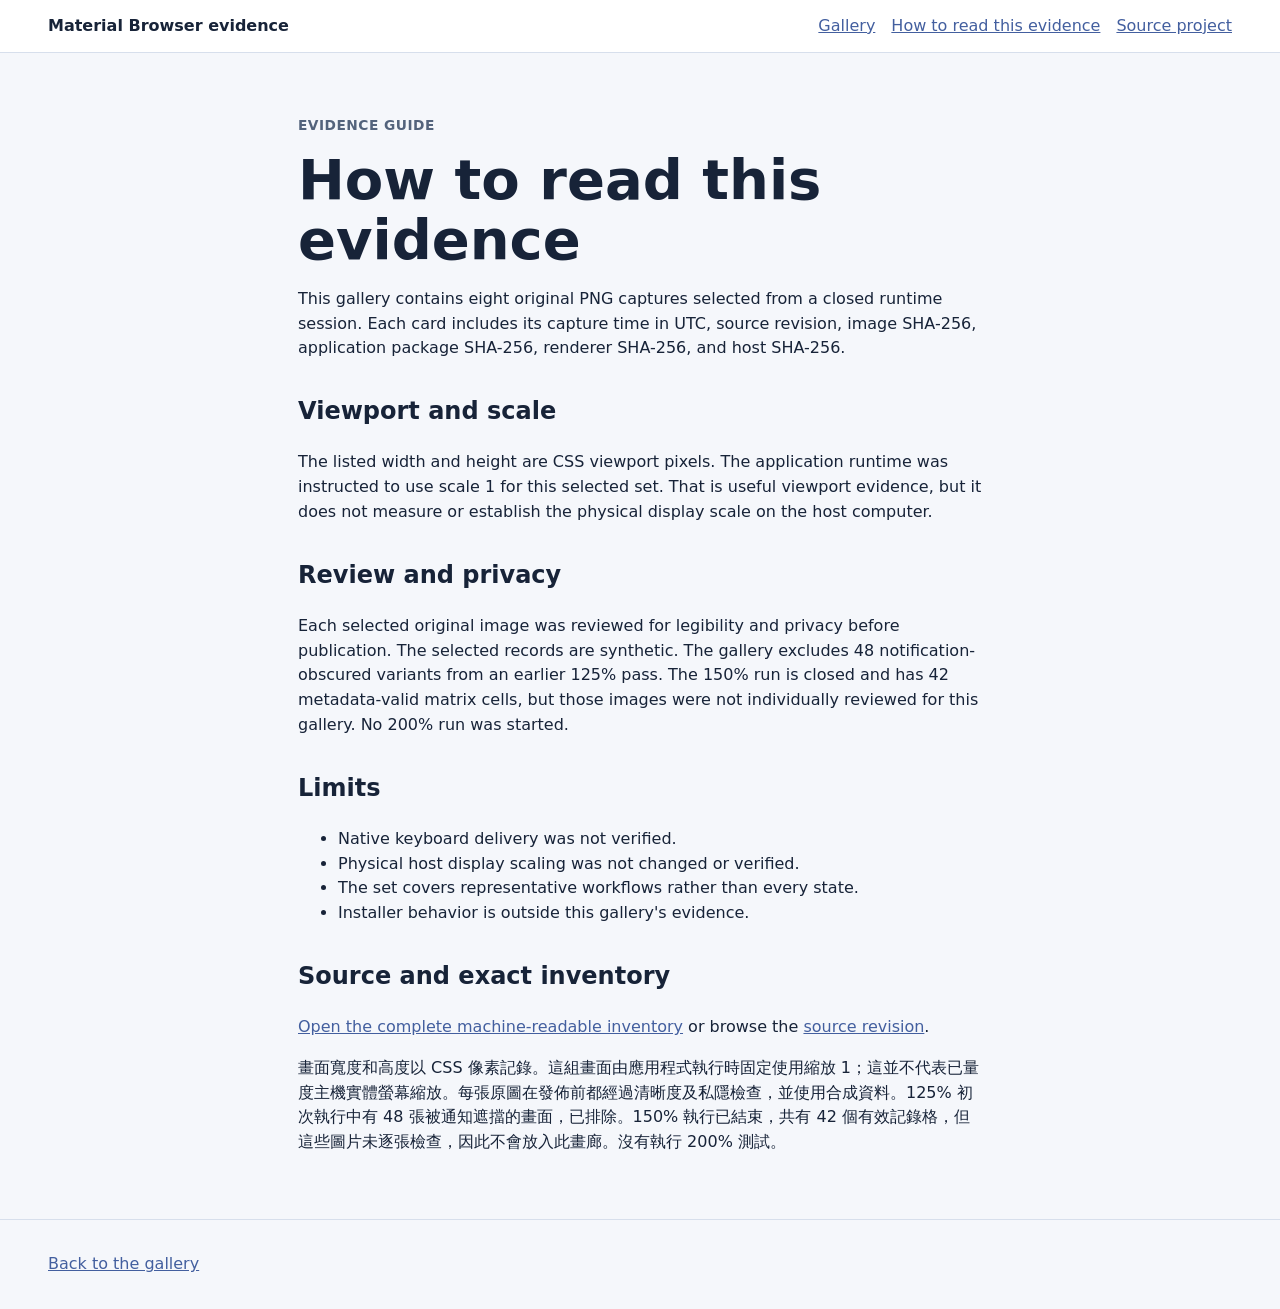
==== public/evidence.html @ 9673457a "Add reviewed Material Browser evidence gallery Build an accessible gallery from eight inspected capt" ====
<!doctype html>
<html lang="en">
<head><meta charset="utf-8"><meta name="viewport" content="width=device-width, initial-scale=1"><title>Evidence method · Material Browser</title><link rel="stylesheet" href="styles.css"></head>
<body>
<header class="topbar"><a class="brand" href="./">Material Browser evidence</a><nav aria-label="Main navigation"><a href="./">Gallery</a><a href="evidence.html" aria-current="page">How to read this evidence</a><a href="https://github.com/Ding-Ding-Projects/material-browser">Source project</a></nav></header>
<main class="article">
  <p class="eyebrow">Evidence guide</p><h1>How to read this evidence</h1>
  <p>This gallery contains eight original PNG captures selected from a closed runtime session. Each card includes its capture time in UTC, source revision, image SHA-256, application package SHA-256, renderer SHA-256, and host SHA-256.</p>
  <h2>Viewport and scale</h2><p>The listed width and height are CSS viewport pixels. The application runtime was instructed to use scale 1 for this selected set. That is useful viewport evidence, but it does not measure or establish the physical display scale on the host computer.</p>
  <h2>Review and privacy</h2><p>Each selected original image was reviewed for legibility and privacy before publication. The selected records are synthetic. The gallery excludes 48 notification-obscured variants from an earlier 125% pass. The 150% run is closed and has 42 metadata-valid matrix cells, but those images were not individually reviewed for this gallery. No 200% run was started.</p>
  <h2>Limits</h2><ul><li>Native keyboard delivery was not verified.</li><li>Physical host display scaling was not changed or verified.</li><li>The set covers representative workflows rather than every state.</li><li>Installer behavior is outside this gallery's evidence.</li></ul>
  <h2>Source and exact inventory</h2><p><a href="evidence.json">Open the complete machine-readable inventory</a> or browse the <a href="https://github.com/Ding-Ding-Projects/material-browser/tree/baa9512ecbc2727929547059f3b5d95f7cde989f">source revision</a>.</p>
  <p lang="zh-Hant">畫面寬度和高度以 CSS 像素記錄。這組畫面由應用程式執行時固定使用縮放 1；這並不代表已量度主機實體螢幕縮放。每張原圖在發佈前都經過清晰度及私隱檢查，並使用合成資料。125% 初次執行中有 48 張被通知遮擋的畫面，已排除。150% 執行已結束，共有 42 個有效記錄格，但這些圖片未逐張檢查，因此不會放入此畫廊。沒有執行 200% 測試。</p>
</main><footer><p><a href="./">Back to the gallery</a></p></footer>
</body></html>
---- public/styles.css ----
:root{color-scheme:light dark;--bg:#f5f7fb;--panel:#fff;--ink:#172338;--muted:#53637c;--line:#d7dfec;--accent:#435f9f;--focus:#b34800;font-family:system-ui,-apple-system,"Segoe UI",sans-serif}*{box-sizing:border-box}body{margin:0;background:var(--bg);color:var(--ink);line-height:1.55}.topbar{display:flex;justify-content:space-between;align-items:center;gap:1rem;padding:.85rem clamp(1rem,4vw,3rem);background:var(--panel);border-bottom:1px solid var(--line)}.brand{font-weight:750;text-decoration:none;color:var(--ink)}nav{display:flex;gap:1rem;flex-wrap:wrap}a{color:var(--accent)}a:focus-visible,button:focus-visible,select:focus-visible,summary:focus-visible{outline:3px solid var(--focus);outline-offset:3px}main{max-width:1240px;margin:auto;padding:clamp(1.2rem,4vw,3rem)}.intro,.filters,.method,.article{max-width:900px}.intro h1,.article h1{font-size:clamp(2rem,5vw,3.5rem);line-height:1.08;margin:.3rem 0 1rem}.eyebrow{color:var(--muted);font-size:.86rem;font-weight:650;letter-spacing:.035em;text-transform:uppercase}.callout{padding:1rem 1.2rem;border-left:4px solid var(--accent);background:color-mix(in srgb,var(--accent) 9%,var(--panel));margin:1.4rem 0}.filters{margin:2.5rem 0 1rem}.filter-row{display:flex;align-items:end;gap:1rem;flex-wrap:wrap}.filter-row label{display:grid;gap:.3rem;font-weight:650}.filter-row select,button,.button-link{font:inherit;border:1px solid var(--line);border-radius:.6rem;padding:.65rem .8rem;background:var(--panel);color:var(--ink)}button,.button-link{cursor:pointer}.button-link{display:inline-block;text-decoration:none}.gallery{display:grid;grid-template-columns:repeat(auto-fit,minmax(min(100%,360px),1fr));gap:1rem}.card{background:var(--panel);border:1px solid var(--line);border-radius:1rem;overflow:hidden}.image-link{display:block;background:#e8edf6}.card img{display:block;width:100%;height:auto;aspect-ratio:16/10;object-fit:contain}.card-body{padding:1rem}.card h3{margin:.2rem 0}.card details{border-top:1px solid var(--line);padding-top:.7rem}.card summary{cursor:pointer;font-weight:650}.card dl{display:grid;grid-template-columns:minmax(7rem,auto) 1fr;gap:.45rem .8rem;font-size:.88rem;overflow-wrap:anywhere}.card dt{font-weight:700}.card dd{margin:0}.method{margin:3rem 0;padding:1.2rem;border:1px solid var(--line);border-radius:1rem;background:var(--panel)}.article{max-width:780px}.article h2{margin-top:2rem}footer{padding:1rem clamp(1rem,4vw,3rem);border-top:1px solid var(--line);color:var(--muted)}@media(max-width:600px){.topbar{align-items:flex-start;flex-direction:column}.filter-row>*{width:100%}.card dl{grid-template-columns:1fr}.card dd{margin-bottom:.5rem}}@media(prefers-reduced-motion:reduce){*,*::before,*::after{scroll-behavior:auto!important;animation-duration:.01ms!important;transition-duration:.01ms!important}}@media(prefers-color-scheme:dark){:root{--bg:#111722;--panel:#1a2332;--ink:#edf2fa;--muted:#aab8cd;--line:#3b475a;--accent:#a9c0ff;--focus:#ffc06f}.image-link{background:#202a3a}}
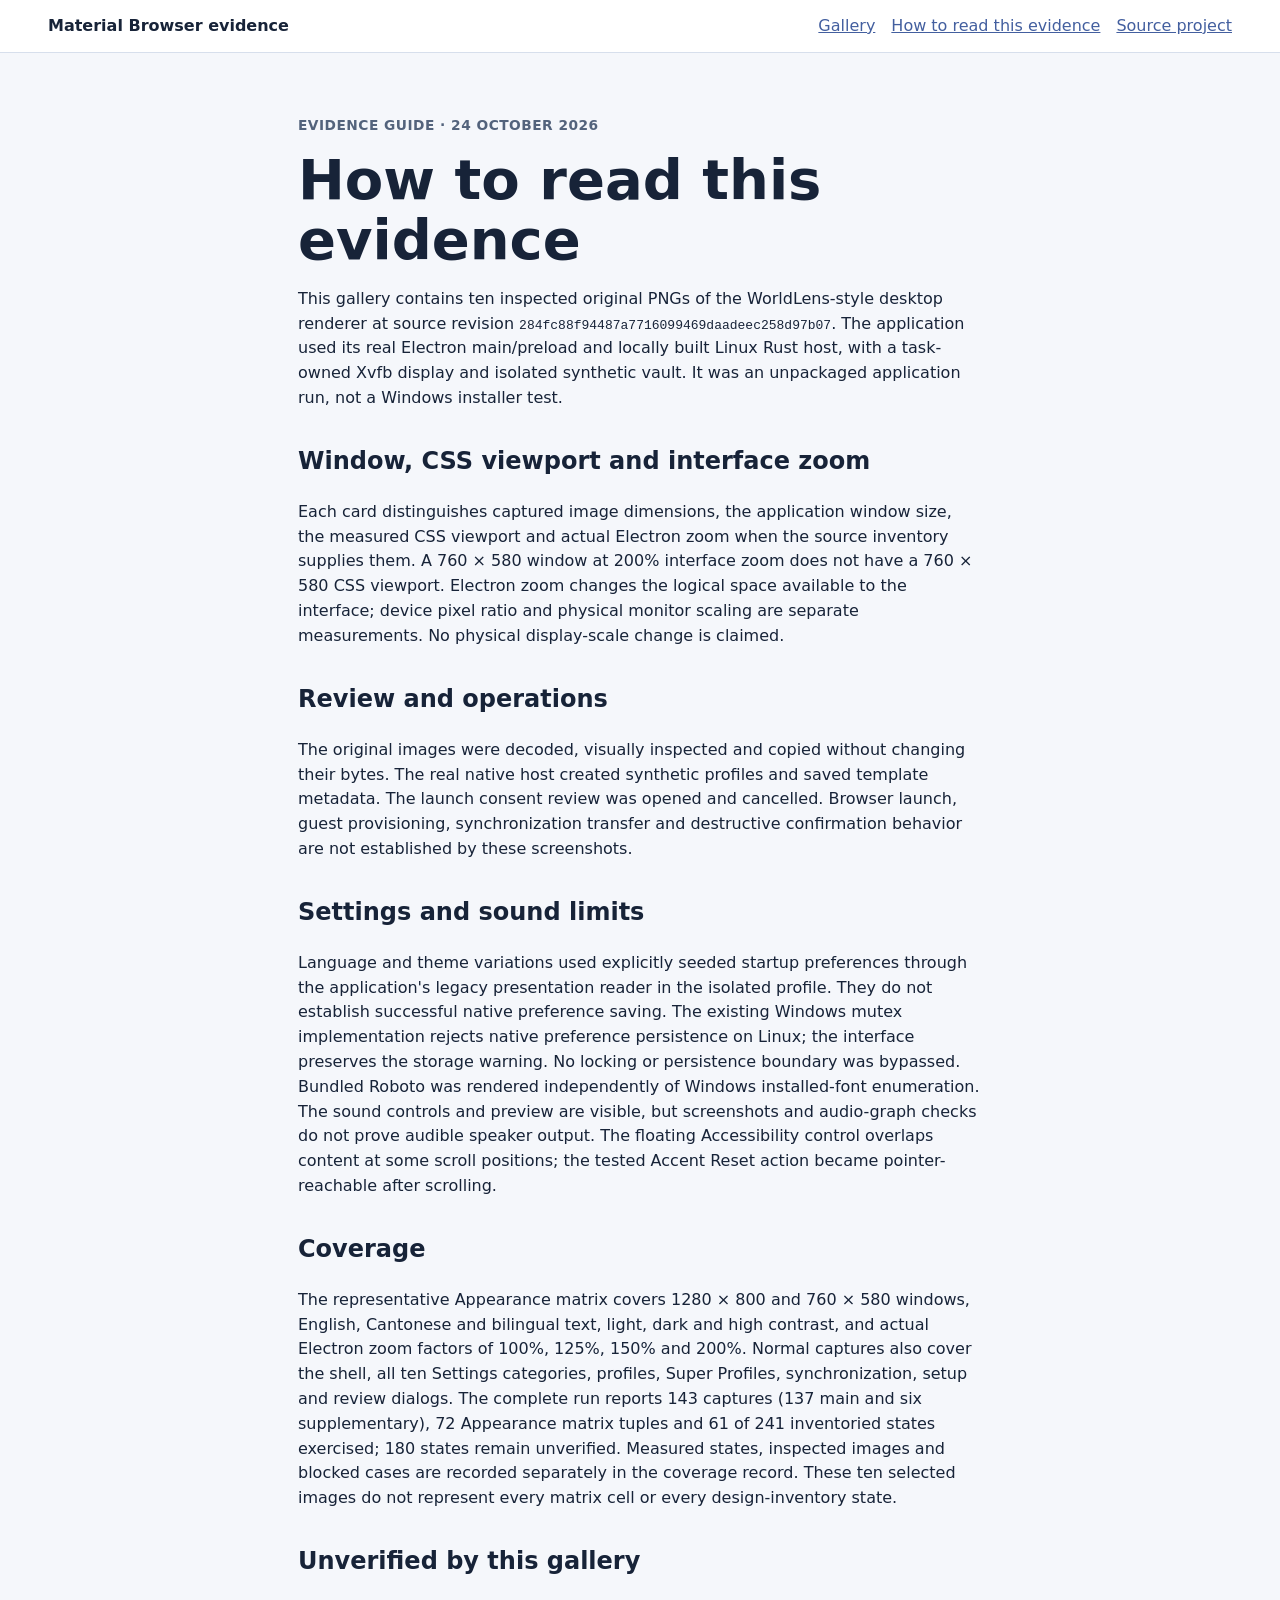
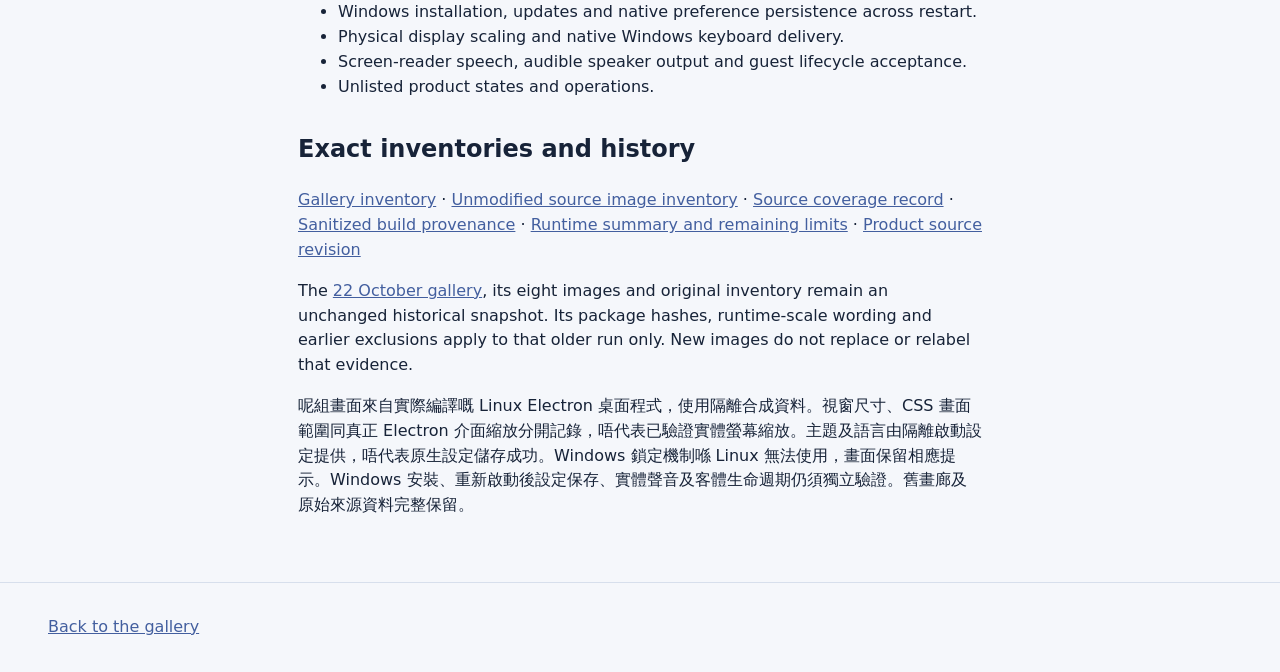
==== commit bc2459f5: "Refresh WorldLens desktop evidence gallery Publish ten unchanged inspected captures with separate wi" ====
--- a/public/evidence.html
+++ b/public/evidence.html
@@ -4,12 +4,15 @@
 <body>
 <header class="topbar"><a class="brand" href="./">Material Browser evidence</a><nav aria-label="Main navigation"><a href="./">Gallery</a><a href="evidence.html" aria-current="page">How to read this evidence</a><a href="https://github.com/Ding-Ding-Projects/material-browser">Source project</a></nav></header>
 <main class="article">
-  <p class="eyebrow">Evidence guide</p><h1>How to read this evidence</h1>
-  <p>This gallery contains eight original PNG captures selected from a closed runtime session. Each card includes its capture time in UTC, source revision, image SHA-256, application package SHA-256, renderer SHA-256, and host SHA-256.</p>
-  <h2>Viewport and scale</h2><p>The listed width and height are CSS viewport pixels. The application runtime was instructed to use scale 1 for this selected set. That is useful viewport evidence, but it does not measure or establish the physical display scale on the host computer.</p>
-  <h2>Review and privacy</h2><p>Each selected original image was reviewed for legibility and privacy before publication. The selected records are synthetic. The gallery excludes 48 notification-obscured variants from an earlier 125% pass. The 150% run is closed and has 42 metadata-valid matrix cells, but those images were not individually reviewed for this gallery. No 200% run was started.</p>
-  <h2>Limits</h2><ul><li>Native keyboard delivery was not verified.</li><li>Physical host display scaling was not changed or verified.</li><li>The set covers representative workflows rather than every state.</li><li>Installer behavior is outside this gallery's evidence.</li></ul>
-  <h2>Source and exact inventory</h2><p><a href="evidence.json">Open the complete machine-readable inventory</a> or browse the <a href="https://github.com/Ding-Ding-Projects/material-browser/tree/baa9512ecbc2727929547059f3b5d95f7cde989f">source revision</a>.</p>
-  <p lang="zh-Hant">畫面寬度和高度以 CSS 像素記錄。這組畫面由應用程式執行時固定使用縮放 1；這並不代表已量度主機實體螢幕縮放。每張原圖在發佈前都經過清晰度及私隱檢查，並使用合成資料。125% 初次執行中有 48 張被通知遮擋的畫面，已排除。150% 執行已結束，共有 42 個有效記錄格，但這些圖片未逐張檢查，因此不會放入此畫廊。沒有執行 200% 測試。</p>
+  <p class="eyebrow">Evidence guide · 24 October 2026</p><h1>How to read this evidence</h1>
+  <p>This gallery contains ten inspected original PNGs of the WorldLens-style desktop renderer at source revision <code>284fc88f94487a7716099469daadeec258d97b07</code>. The application used its real Electron main/preload and locally built Linux Rust host, with a task-owned Xvfb display and isolated synthetic vault. It was an unpackaged application run, not a Windows installer test.</p>
+  <h2>Window, CSS viewport and interface zoom</h2><p>Each card distinguishes captured image dimensions, the application window size, the measured CSS viewport and actual Electron zoom when the source inventory supplies them. A 760 × 580 window at 200% interface zoom does not have a 760 × 580 CSS viewport. Electron zoom changes the logical space available to the interface; device pixel ratio and physical monitor scaling are separate measurements. No physical display-scale change is claimed.</p>
+  <h2>Review and operations</h2><p>The original images were decoded, visually inspected and copied without changing their bytes. The real native host created synthetic profiles and saved template metadata. The launch consent review was opened and cancelled. Browser launch, guest provisioning, synchronization transfer and destructive confirmation behavior are not established by these screenshots.</p>
+  <h2>Settings and sound limits</h2><p>Language and theme variations used explicitly seeded startup preferences through the application's legacy presentation reader in the isolated profile. They do not establish successful native preference saving. The existing Windows mutex implementation rejects native preference persistence on Linux; the interface preserves the storage warning. No locking or persistence boundary was bypassed. Bundled Roboto was rendered independently of Windows installed-font enumeration. The sound controls and preview are visible, but screenshots and audio-graph checks do not prove audible speaker output. The floating Accessibility control overlaps content at some scroll positions; the tested Accent Reset action became pointer-reachable after scrolling.</p>
+  <h2>Coverage</h2><p>The representative Appearance matrix covers 1280 × 800 and 760 × 580 windows, English, Cantonese and bilingual text, light, dark and high contrast, and actual Electron zoom factors of 100%, 125%, 150% and 200%. Normal captures also cover the shell, all ten Settings categories, profiles, Super Profiles, synchronization, setup and review dialogs. The complete run reports 143 captures (137 main and six supplementary), 72 Appearance matrix tuples and 61 of 241 inventoried states exercised; 180 states remain unverified. Measured states, inspected images and blocked cases are recorded separately in the coverage record. These ten selected images do not represent every matrix cell or every design-inventory state.</p>
+  <h2>Unverified by this gallery</h2><ul><li>Windows installation, updates and native preference persistence across restart.</li><li>Physical display scaling and native Windows keyboard delivery.</li><li>Screen-reader speech, audible speaker output and guest lifecycle acceptance.</li><li>Unlisted product states and operations.</li></ul>
+  <h2>Exact inventories and history</h2><p><a href="evidence.json">Gallery inventory</a> · <a href="worldlens-inventory.json">Unmodified source image inventory</a> · <a href="worldlens-coverage.json">Source coverage record</a> · <a href="worldlens-provenance.json">Sanitized build provenance</a> · <a href="worldlens-runtime-summary.json">Runtime summary and remaining limits</a> · <a href="https://github.com/Ding-Ding-Projects/material-browser/tree/284fc88f94487a7716099469daadeec258d97b07">Product source revision</a></p>
+  <p>The <a href="archive/2026-10-22/">22 October gallery</a>, its eight images and original inventory remain an unchanged historical snapshot. Its package hashes, runtime-scale wording and earlier exclusions apply to that older run only. New images do not replace or relabel that evidence.</p>
+  <p lang="zh-Hant">呢組畫面來自實際編譯嘅 Linux Electron 桌面程式，使用隔離合成資料。視窗尺寸、CSS 畫面範圍同真正 Electron 介面縮放分開記錄，唔代表已驗證實體螢幕縮放。主題及語言由隔離啟動設定提供，唔代表原生設定儲存成功。Windows 鎖定機制喺 Linux 無法使用，畫面保留相應提示。Windows 安裝、重新啟動後設定保存、實體聲音及客體生命週期仍須獨立驗證。舊畫廊及原始來源資料完整保留。</p>
 </main><footer><p><a href="./">Back to the gallery</a></p></footer>
 </body></html>
--- a/public/styles.css
+++ b/public/styles.css
@@ -1 +1,4 @@
 :root{color-scheme:light dark;--bg:#f5f7fb;--panel:#fff;--ink:#172338;--muted:#53637c;--line:#d7dfec;--accent:#435f9f;--focus:#b34800;font-family:system-ui,-apple-system,"Segoe UI",sans-serif}*{box-sizing:border-box}body{margin:0;background:var(--bg);color:var(--ink);line-height:1.55}.topbar{display:flex;justify-content:space-between;align-items:center;gap:1rem;padding:.85rem clamp(1rem,4vw,3rem);background:var(--panel);border-bottom:1px solid var(--line)}.brand{font-weight:750;text-decoration:none;color:var(--ink)}nav{display:flex;gap:1rem;flex-wrap:wrap}a{color:var(--accent)}a:focus-visible,button:focus-visible,select:focus-visible,summary:focus-visible{outline:3px solid var(--focus);outline-offset:3px}main{max-width:1240px;margin:auto;padding:clamp(1.2rem,4vw,3rem)}.intro,.filters,.method,.article{max-width:900px}.intro h1,.article h1{font-size:clamp(2rem,5vw,3.5rem);line-height:1.08;margin:.3rem 0 1rem}.eyebrow{color:var(--muted);font-size:.86rem;font-weight:650;letter-spacing:.035em;text-transform:uppercase}.callout{padding:1rem 1.2rem;border-left:4px solid var(--accent);background:color-mix(in srgb,var(--accent) 9%,var(--panel));margin:1.4rem 0}.filters{margin:2.5rem 0 1rem}.filter-row{display:flex;align-items:end;gap:1rem;flex-wrap:wrap}.filter-row label{display:grid;gap:.3rem;font-weight:650}.filter-row select,button,.button-link{font:inherit;border:1px solid var(--line);border-radius:.6rem;padding:.65rem .8rem;background:var(--panel);color:var(--ink)}button,.button-link{cursor:pointer}.button-link{display:inline-block;text-decoration:none}.gallery{display:grid;grid-template-columns:repeat(auto-fit,minmax(min(100%,360px),1fr));gap:1rem}.card{background:var(--panel);border:1px solid var(--line);border-radius:1rem;overflow:hidden}.image-link{display:block;background:#e8edf6}.card img{display:block;width:100%;height:auto;aspect-ratio:16/10;object-fit:contain}.card-body{padding:1rem}.card h3{margin:.2rem 0}.card details{border-top:1px solid var(--line);padding-top:.7rem}.card summary{cursor:pointer;font-weight:650}.card dl{display:grid;grid-template-columns:minmax(7rem,auto) 1fr;gap:.45rem .8rem;font-size:.88rem;overflow-wrap:anywhere}.card dt{font-weight:700}.card dd{margin:0}.method{margin:3rem 0;padding:1.2rem;border:1px solid var(--line);border-radius:1rem;background:var(--panel)}.article{max-width:780px}.article h2{margin-top:2rem}footer{padding:1rem clamp(1rem,4vw,3rem);border-top:1px solid var(--line);color:var(--muted)}@media(max-width:600px){.topbar{align-items:flex-start;flex-direction:column}.filter-row>*{width:100%}.card dl{grid-template-columns:1fr}.card dd{margin-bottom:.5rem}}@media(prefers-reduced-motion:reduce){*,*::before,*::after{scroll-behavior:auto!important;animation-duration:.01ms!important;transition-duration:.01ms!important}}@media(prefers-color-scheme:dark){:root{--bg:#111722;--panel:#1a2332;--ink:#edf2fa;--muted:#aab8cd;--line:#3b475a;--accent:#a9c0ff;--focus:#ffc06f}.image-link{background:#202a3a}}
+
+/* Long source revisions remain readable in the evidence guide at narrow widths. */
+.article code{overflow-wrap:anywhere}
